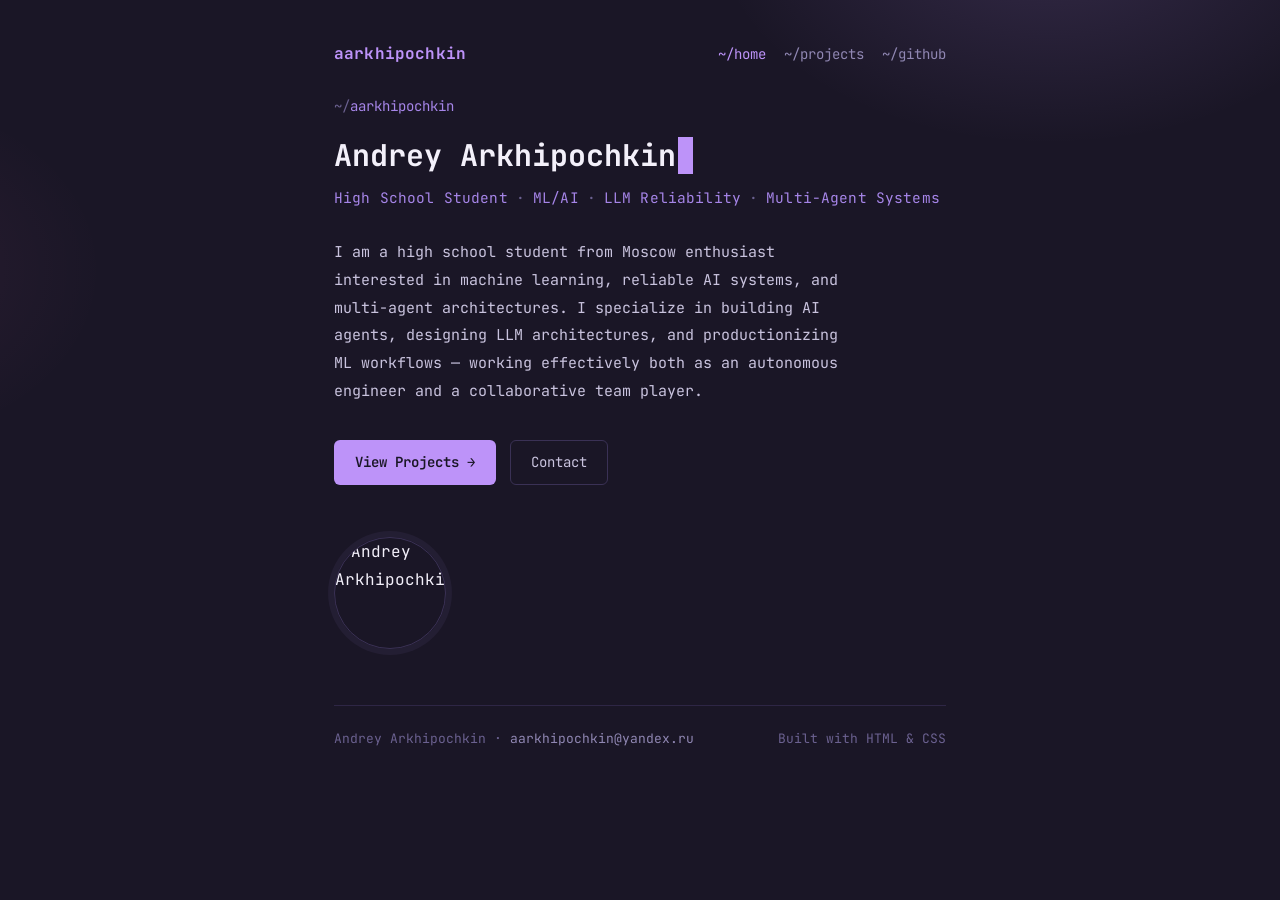
==== index.html @ 34a768a9 "Add files via upload" ====
<!DOCTYPE html>
<html lang="en">
<head>
<meta charset="UTF-8">
<meta name="viewport" content="width=device-width, initial-scale=1">
<title>Andrey Arkhipochkin</title>
<meta name="description" content="Andrey Arkhipochkin — high school student interested in machine learning, reliable AI systems, and multi-agent architectures.">
<link rel="icon" href="data:,">
<link rel="preconnect" href="https://fonts.googleapis.com">
<link rel="preconnect" href="https://fonts.gstatic.com" crossorigin>
<link href="https://fonts.googleapis.com/css2?family=JetBrains+Mono:wght@400;500;600;700&display=swap" rel="stylesheet">
<link rel="stylesheet" href="style.css">
</head>
<body>

<div class="wrap">

  <header class="site-header">
    <a class="logo" href="index.html">aarkhipochkin</a>
    <nav class="nav-links">
      <a href="index.html" class="active">~/home</a>
      <a href="projects.html">~/projects</a>
      <a href="https://github.com/Krist-Marrakesh" target="_blank" rel="noopener">~/github</a>
    </nav>
  </header>

  <main>
    <p class="crumb">~/<span class="seg-accent">aarkhipochkin</span></p>

    <h1>Andrey Arkhipochkin<span class="cursor">&nbsp;</span></h1>

    <p class="role-line">High School Student<span class="dot">·</span>ML/AI<span class="dot">·</span>LLM Reliability<span class="dot">·</span>Multi-Agent Systems</p>

    <p class="bio">
      I am a high school student from Moscow enthusiast interested in machine learning, reliable AI systems, and multi-agent architectures. I specialize in building AI agents, designing LLM architectures, and productionizing ML workflows — working effectively both as an autonomous engineer and a collaborative team player.
    </p>

    <div class="actions">
      <a class="btn btn-primary" href="projects.html">View Projects →</a>
      <a class="btn btn-ghost" href="mailto:aarkhipochkin@yandex.ru">Contact</a>
    </div>

    <div class="avatar-wrap">
      <img class="avatar" src="https://github.com/Krist-Marrakesh.png" alt="Andrey Arkhipochkin" loading="lazy">
    </div>
  </main>

  <footer>
    <span>Andrey Arkhipochkin · <a href="mailto:aarkhipochkin@yandex.ru">aarkhipochkin@yandex.ru</a></span>
    <span>Built with HTML &amp; CSS</span>
  </footer>

</div>

</body>
</html>
---- style.css ----
/* ============================================================
   aarkhipochkin.github.io — Dracula-purple, terminal-minimal
   ============================================================ */

:root {
  --bg:        #1a1626;
  --bg-soft:   #221c33;
  --card:      #251f3a;
  --border:    #3a3155;
  --border-soft: #2e2645;

  --text:      #f3f0fa;
  --text-dim:  #c9c3de;
  --muted:     #9087b3;
  --faint:     #6b6190;

  --purple:    #bd93f9;
  --purple-soft: #a685e8;
  --pink:      #ff79c6;
  --cyan:      #8be9fd;

  --mono: 'JetBrains Mono', 'Fira Code', ui-monospace, SFMono-Regular, Menlo, Consolas, monospace;

  --max-w: 660px;
  --radius: 6px;
}

* { box-sizing: border-box; }

html { scroll-behavior: smooth; }

body {
  margin: 0;
  background: var(--bg);
  background-image:
    radial-gradient(560px 360px at 82% -8%, rgba(189, 147, 249, 0.16), transparent 60%),
    radial-gradient(420px 320px at -10% 30%, rgba(255, 121, 198, 0.07), transparent 55%);
  background-repeat: no-repeat;
  color: var(--text);
  font-family: var(--mono);
  font-size: 16px;
  line-height: 1.7;
  -webkit-font-smoothing: antialiased;
  min-height: 100vh;
  display: flex;
  flex-direction: column;
}

::selection {
  background: var(--purple);
  color: var(--bg);
}

a {
  color: inherit;
  text-decoration: none;
}

a:focus-visible,
button:focus-visible {
  outline: 2px solid var(--purple);
  outline-offset: 3px;
  border-radius: 3px;
}

.wrap {
  width: 100%;
  max-width: var(--max-w);
  margin: 0 auto;
  padding: 0 24px;
  flex: 1;
  display: flex;
  flex-direction: column;
}

/* ---------- header / nav ---------- */

.site-header {
  display: flex;
  align-items: baseline;
  justify-content: space-between;
  flex-wrap: wrap;
  row-gap: 10px;
  padding: 40px 0 28px;
}

.site-header .logo {
  color: var(--purple);
  font-weight: 700;
  letter-spacing: 0.01em;
}

.site-header .logo:hover { color: var(--pink); }

.nav-links {
  display: flex;
  gap: 18px;
  font-size: 14px;
}

.nav-links a {
  color: var(--muted);
  transition: color 0.15s ease;
  white-space: nowrap;
}

.nav-links a:hover { color: var(--text); }

.nav-links a.active {
  color: var(--purple);
  position: relative;
}

/* ---------- breadcrumb ---------- */

.crumb {
  color: var(--faint);
  font-size: 14px;
  margin: 0 0 18px;
}

.crumb .seg-accent { color: var(--purple-soft); }

/* ---------- hero / home ---------- */

main { padding-bottom: 56px; }

h1 {
  font-size: 30px;
  font-weight: 700;
  line-height: 1.25;
  margin: 0 0 12px;
  color: var(--text);
}

.cursor {
  display: inline-block;
  width: 0.5em;
  margin-left: 2px;
  background: var(--purple);
  animation: blink 1.05s step-end infinite;
}

@keyframes blink {
  0%, 49% { opacity: 1; }
  50%, 100% { opacity: 0; }
}

.role-line {
  color: var(--purple-soft);
  font-size: 14.5px;
  letter-spacing: 0.01em;
  margin: 0 0 28px;
}

.role-line .dot { color: var(--faint); margin: 0 8px; }

.bio {
  color: var(--text-dim);
  font-size: 15px;
  line-height: 1.85;
  max-width: 58ch;
  margin: 0 0 34px;
}

.actions {
  display: flex;
  gap: 14px;
  flex-wrap: wrap;
  margin-bottom: 52px;
}

.btn {
  display: inline-flex;
  align-items: center;
  gap: 6px;
  padding: 10px 20px;
  font-family: var(--mono);
  font-size: 14px;
  border-radius: var(--radius);
  border: 1px solid transparent;
  transition: border-color 0.15s ease, background 0.15s ease, color 0.15s ease, transform 0.1s ease;
}

.btn:active { transform: translateY(1px); }

.btn-primary {
  background: var(--purple);
  color: #1a1626;
  font-weight: 600;
}

.btn-primary:hover { background: var(--pink); }

.btn-ghost {
  border-color: var(--border);
  color: var(--text-dim);
}

.btn-ghost:hover {
  border-color: var(--purple-soft);
  color: var(--text);
}

.avatar-wrap {
  display: flex;
  justify-content: flex-start;
}

.avatar {
  width: 112px;
  height: 112px;
  border-radius: 50%;
  object-fit: cover;
  border: 1px solid var(--border);
  box-shadow: 0 0 0 6px rgba(189, 147, 249, 0.06);
}

/* ---------- projects list ---------- */

.intro-line {
  color: var(--muted);
  font-size: 14px;
  margin: 0 0 36px;
}

.project-list {
  display: flex;
  flex-direction: column;
}

.project-row {
  display: block;
  padding: 22px 0;
  border-top: 1px solid var(--border-soft);
}

.project-row:last-child { padding-bottom: 4px; }

.project-title {
  display: flex;
  align-items: baseline;
  justify-content: space-between;
  gap: 12px;
  margin: 0 0 8px;
}

.project-title a {
  color: var(--text);
  font-size: 16.5px;
  font-weight: 600;
  transition: color 0.15s ease;
}

.project-title a:hover { color: var(--purple); }

.project-arrow {
  color: var(--faint);
  font-size: 14px;
  transition: color 0.15s ease, transform 0.15s ease;
}

.project-row:hover .project-arrow {
  color: var(--pink);
  transform: translate(2px, -2px);
}

.project-desc {
  color: var(--text-dim);
  font-size: 14.5px;
  line-height: 1.75;
  margin: 0 0 12px;
  max-width: 60ch;
}

.tags {
  display: flex;
  flex-wrap: wrap;
  gap: 8px;
}

.tag {
  font-size: 12px;
  color: var(--purple-soft);
  border: 1px solid var(--border);
  border-radius: 4px;
  padding: 3px 9px;
  background: var(--bg-soft);
}

/* ---------- footer ---------- */

footer {
  border-top: 1px solid var(--border-soft);
  padding: 22px 0 36px;
  display: flex;
  justify-content: space-between;
  flex-wrap: wrap;
  row-gap: 8px;
  font-size: 13px;
  color: var(--faint);
}

footer a { color: var(--muted); }
footer a:hover { color: var(--purple); }

/* ---------- responsive ---------- */

@media (max-width: 540px) {
  .wrap { padding: 0 18px; }
  h1 { font-size: 25px; }
  .avatar { width: 92px; height: 92px; }
  .site-header { padding: 28px 0 22px; }
  .project-title { flex-direction: column; gap: 2px; }
}

@media (prefers-reduced-motion: reduce) {
  .cursor { animation: none; opacity: 1; }
  html { scroll-behavior: auto; }
}
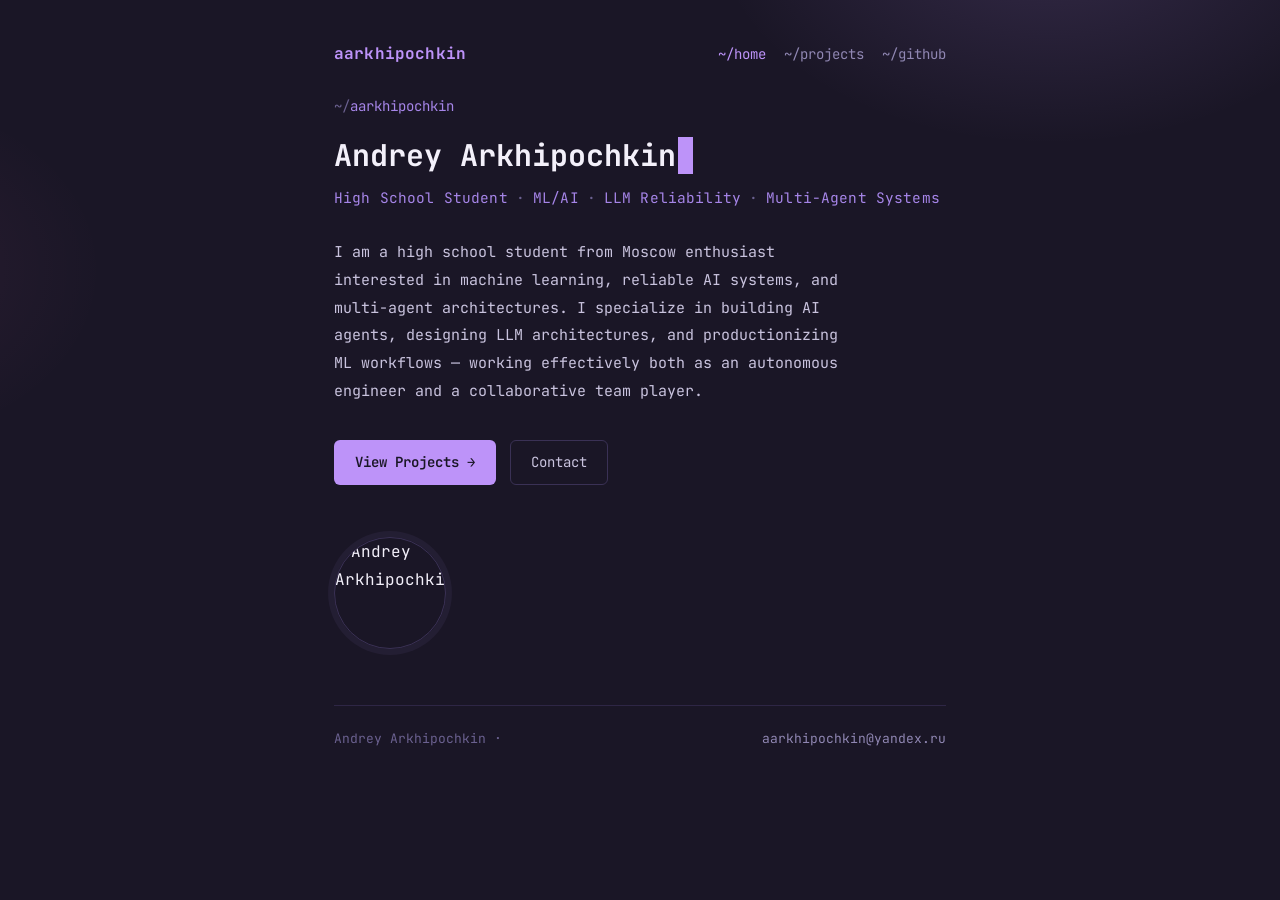
==== commit 9cbc3be8: "Remove unnecessary span tags from footer" ====
--- a/index.html
+++ b/index.html
@@ -46,8 +46,7 @@
   </main>
 
   <footer>
-    <span>Andrey Arkhipochkin · <a href="mailto:aarkhipochkin@yandex.ru">aarkhipochkin@yandex.ru</a></span>
-    <span>Built with HTML &amp; CSS</span>
+    Andrey Arkhipochkin · <a href="mailto:aarkhipochkin@yandex.ru">aarkhipochkin@yandex.ru</a>
   </footer>
 
 </div>
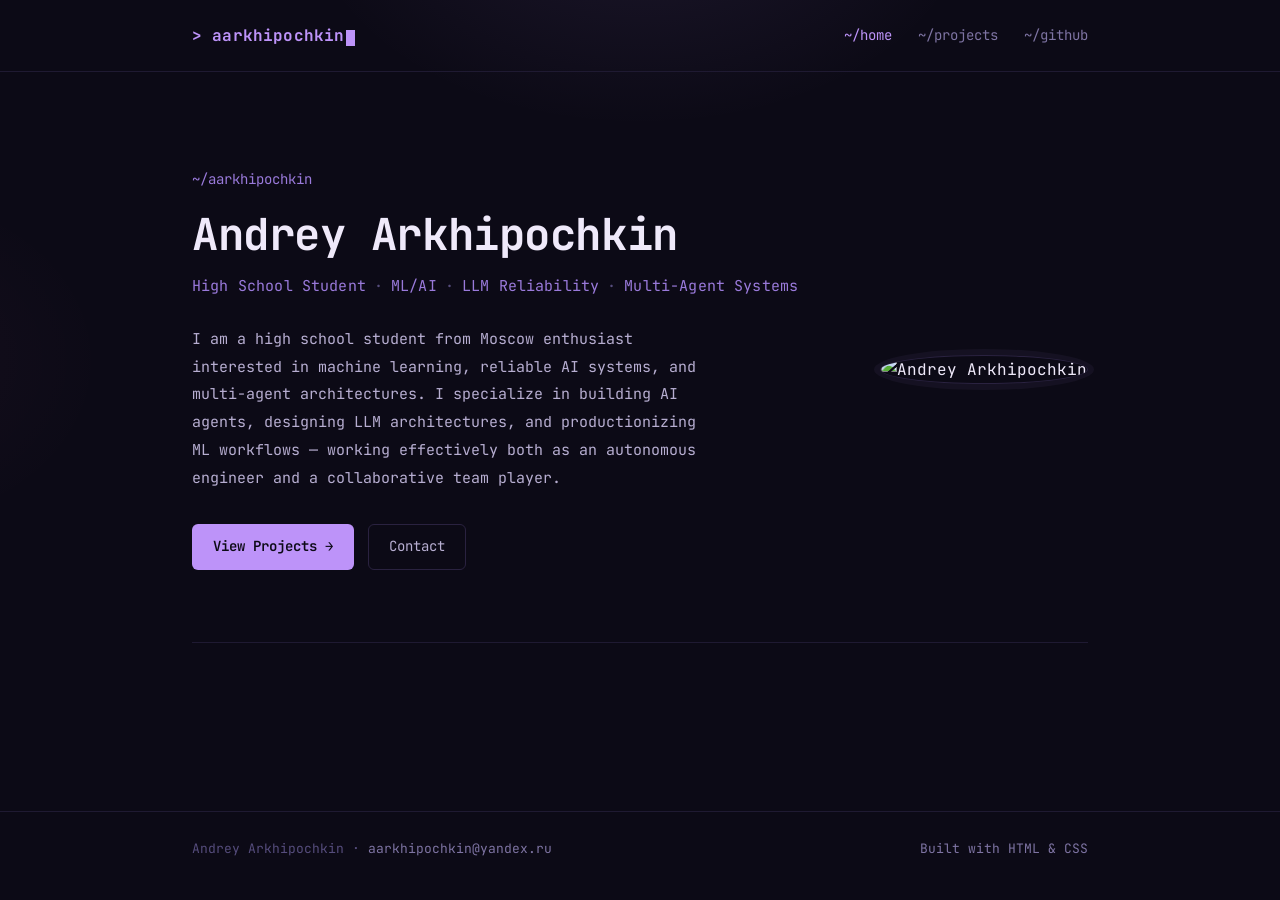
==== commit bcfd2a9f: "Rework layout to wide left-aligned style (papayiv-like), keep Dracula-purple theme Co-Authored-By: C" ====
--- a/index.html
+++ b/index.html
@@ -13,43 +13,50 @@
 </head>
 <body>
 
-<div class="wrap">
-
-  <header class="site-header">
-    <a class="logo" href="index.html">aarkhipochkin</a>
+<header class="site-header">
+  <div class="header-inner">
+    <a class="logo" href="index.html">&gt;&nbsp;aarkhipochkin<span class="cursor">&nbsp;</span></a>
     <nav class="nav-links">
       <a href="index.html" class="active">~/home</a>
       <a href="projects.html">~/projects</a>
       <a href="https://github.com/Krist-Marrakesh" target="_blank" rel="noopener">~/github</a>
     </nav>
-  </header>
+  </div>
+</header>
 
-  <main>
-    <p class="crumb">~/<span class="seg-accent">aarkhipochkin</span></p>
+<main class="wrap">
+  <section class="hero">
+    <div class="hero-text">
+      <p class="crumb">~/<span class="seg-accent">aarkhipochkin</span></p>
 
-    <h1>Andrey Arkhipochkin<span class="cursor">&nbsp;</span></h1>
+      <h1>Andrey Arkhipochkin</h1>
 
-    <p class="role-line">High School Student<span class="dot">·</span>ML/AI<span class="dot">·</span>LLM Reliability<span class="dot">·</span>Multi-Agent Systems</p>
+      <p class="role-line">High School Student<span class="dot">·</span>ML/AI<span class="dot">·</span>LLM Reliability<span class="dot">·</span>Multi-Agent Systems</p>
 
-    <p class="bio">
-      I am a high school student from Moscow enthusiast interested in machine learning, reliable AI systems, and multi-agent architectures. I specialize in building AI agents, designing LLM architectures, and productionizing ML workflows — working effectively both as an autonomous engineer and a collaborative team player.
-    </p>
+      <p class="bio">
+        I am a high school student from Moscow enthusiast interested in machine learning, reliable AI systems, and multi-agent architectures. I specialize in building AI agents, designing LLM architectures, and productionizing ML workflows — working effectively both as an autonomous engineer and a collaborative team player.
+      </p>
 
-    <div class="actions">
-      <a class="btn btn-primary" href="projects.html">View Projects →</a>
-      <a class="btn btn-ghost" href="mailto:aarkhipochkin@yandex.ru">Contact</a>
+      <div class="actions">
+        <a class="btn btn-primary" href="projects.html">View Projects →</a>
+        <a class="btn btn-ghost" href="mailto:aarkhipochkin@yandex.ru">Contact</a>
+      </div>
     </div>
 
-    <div class="avatar-wrap">
+    <div class="hero-avatar">
       <img class="avatar" src="https://github.com/Krist-Marrakesh.png" alt="Andrey Arkhipochkin" loading="lazy">
     </div>
-  </main>
+  </section>
 
-  <footer>
-    Andrey Arkhipochkin · <a href="mailto:aarkhipochkin@yandex.ru">aarkhipochkin@yandex.ru</a>
-  </footer>
+  <hr class="divider">
+</main>
 
-</div>
+<footer>
+  <div class="footer-inner">
+    <span>Andrey Arkhipochkin · <a href="mailto:aarkhipochkin@yandex.ru">aarkhipochkin@yandex.ru</a></span>
+    <span class="footer-right">Built with HTML &amp; CSS</span>
+  </div>
+</footer>
 
 </body>
 </html>
--- a/style.css
+++ b/style.css
@@ -3,25 +3,25 @@
    ============================================================ */
 
 :root {
-  --bg:        #1a1626;
-  --bg-soft:   #221c33;
-  --card:      #251f3a;
-  --border:    #3a3155;
-  --border-soft: #2e2645;
-
-  --text:      #f3f0fa;
-  --text-dim:  #c9c3de;
-  --muted:     #9087b3;
-  --faint:     #6b6190;
+  --bg:        #0c0a16;
+  --bg-soft:   #14111f;
+  --card:      #181428;
+  --border:    #2a2240;
+  --border-soft: #1f1a32;
+
+  --text:      #efe9fa;
+  --text-dim:  #b7aed1;
+  --muted:     #7e74a3;
+  --faint:     #564d7d;
 
   --purple:    #bd93f9;
-  --purple-soft: #a685e8;
+  --purple-soft: #9a7adb;
   --pink:      #ff79c6;
   --cyan:      #8be9fd;
 
   --mono: 'JetBrains Mono', 'Fira Code', ui-monospace, SFMono-Regular, Menlo, Consolas, monospace;
 
-  --max-w: 660px;
+  --max-w: 960px;
   --radius: 6px;
 }
 
@@ -33,8 +33,8 @@
   margin: 0;
   background: var(--bg);
   background-image:
-    radial-gradient(560px 360px at 82% -8%, rgba(189, 147, 249, 0.16), transparent 60%),
-    radial-gradient(420px 320px at -10% 30%, rgba(255, 121, 198, 0.07), transparent 55%);
+    radial-gradient(560px 360px at 50% -10%, rgba(189, 147, 249, 0.09), transparent 60%),
+    radial-gradient(420px 320px at -10% 40%, rgba(255, 121, 198, 0.04), transparent 55%);
   background-repeat: no-repeat;
   color: var(--text);
   font-family: var(--mono);
@@ -63,79 +63,94 @@
   border-radius: 3px;
 }
 
+/* ---------- header / nav ---------- */
+
+.site-header {
+  width: 100%;
+  border-bottom: 1px solid var(--border-soft);
+}
+
+.header-inner {
+  max-width: var(--max-w);
+  margin: 0 auto;
+  padding: 22px 32px;
+  display: flex;
+  align-items: center;
+  justify-content: space-between;
+  gap: 18px;
+}
+
+.logo {
+  color: var(--purple);
+  font-weight: 700;
+  letter-spacing: 0.01em;
+  white-space: nowrap;
+}
+
+.logo:hover { color: var(--pink); }
+
+.nav-links {
+  display: flex;
+  gap: 26px;
+  font-size: 14px;
+}
+
+.nav-links a {
+  color: var(--muted);
+  transition: color 0.15s ease;
+  white-space: nowrap;
+}
+
+.nav-links a:hover { color: var(--text); }
+
+.nav-links a.active { color: var(--purple); }
+
+/* ---------- main content shell ---------- */
+
 .wrap {
   width: 100%;
   max-width: var(--max-w);
   margin: 0 auto;
-  padding: 0 24px;
+  padding: 0 32px;
   flex: 1;
-  display: flex;
-  flex-direction: column;
-}
-
-/* ---------- header / nav ---------- */
-
-.site-header {
-  display: flex;
-  align-items: baseline;
+}
+
+/* ---------- hero / home ---------- */
+
+.hero {
+  display: flex;
+  align-items: center;
   justify-content: space-between;
-  flex-wrap: wrap;
-  row-gap: 10px;
-  padding: 40px 0 28px;
-}
-
-.site-header .logo {
-  color: var(--purple);
+  gap: 56px;
+  padding: 96px 0 0;
+}
+
+.hero-text { flex: 1; min-width: 0; }
+
+.hero-avatar { flex-shrink: 0; }
+
+.crumb {
+  color: var(--purple-soft);
+  font-size: 14px;
+  margin: 0 0 18px;
+}
+
+.crumb .seg-accent { color: var(--purple-soft); }
+
+h1 {
+  font-size: 44px;
   font-weight: 700;
-  letter-spacing: 0.01em;
-}
-
-.site-header .logo:hover { color: var(--pink); }
-
-.nav-links {
-  display: flex;
-  gap: 18px;
-  font-size: 14px;
-}
-
-.nav-links a {
-  color: var(--muted);
-  transition: color 0.15s ease;
-  white-space: nowrap;
-}
-
-.nav-links a:hover { color: var(--text); }
-
-.nav-links a.active {
-  color: var(--purple);
-  position: relative;
-}
-
-/* ---------- breadcrumb ---------- */
-
-.crumb {
-  color: var(--faint);
-  font-size: 14px;
-  margin: 0 0 18px;
-}
-
-.crumb .seg-accent { color: var(--purple-soft); }
-
-/* ---------- hero / home ---------- */
-
-main { padding-bottom: 56px; }
-
-h1 {
-  font-size: 30px;
-  font-weight: 700;
-  line-height: 1.25;
-  margin: 0 0 12px;
+  line-height: 1.1;
+  margin: 0 0 16px;
   color: var(--text);
+  letter-spacing: -0.01em;
 }
 
 .cursor {
   display: inline-block;
-  width: 0.5em;
+  width: 0.55em;
+  height: 1em;
+  vertical-align: text-bottom;
   margin-left: 2px;
   background: var(--purple);
   animation: blink 1.05s step-end infinite;
@@ -148,9 +163,9 @@
 
 .role-line {
   color: var(--purple-soft);
-  font-size: 14.5px;
+  font-size: 15px;
   letter-spacing: 0.01em;
-  margin: 0 0 28px;
+  margin: 0 0 26px;
 }
 
 .role-line .dot { color: var(--faint); margin: 0 8px; }
@@ -159,15 +174,14 @@
   color: var(--text-dim);
   font-size: 15px;
   line-height: 1.85;
-  max-width: 58ch;
-  margin: 0 0 34px;
+  max-width: 56ch;
+  margin: 0 0 32px;
 }
 
 .actions {
   display: flex;
   gap: 14px;
   flex-wrap: wrap;
-  margin-bottom: 52px;
 }
 
 .btn {
@@ -186,7 +200,7 @@
 
 .btn-primary {
   background: var(--purple);
-  color: #1a1626;
+  color: var(--bg);
   font-weight: 600;
 }
 
@@ -202,40 +216,46 @@
   color: var(--text);
 }
 
-.avatar-wrap {
-  display: flex;
-  justify-content: flex-start;
-}
-
 .avatar {
-  width: 112px;
-  height: 112px;
+  width: 156px;
+  height: 156px;
   border-radius: 50%;
   object-fit: cover;
   border: 1px solid var(--border);
-  box-shadow: 0 0 0 6px rgba(189, 147, 249, 0.06);
+  box-shadow: 0 0 0 6px rgba(189, 147, 249, 0.05);
+}
+
+.divider {
+  border: 0;
+  border-top: 1px solid var(--border-soft);
+  margin: 72px 0 0;
 }
 
 /* ---------- projects list ---------- */
+
+main.wrap > .crumb { padding-top: 96px; }
 
 .intro-line {
   color: var(--muted);
   font-size: 14px;
-  margin: 0 0 36px;
-}
+  margin: 0 0 40px;
+}
+
+h1 + .intro-line { margin-top: -4px; }
 
 .project-list {
   display: flex;
   flex-direction: column;
+  padding-bottom: 24px;
 }
 
 .project-row {
   display: block;
-  padding: 22px 0;
+  padding: 24px 0;
   border-top: 1px solid var(--border-soft);
 }
 
-.project-row:last-child { padding-bottom: 4px; }
+.project-row:first-child { border-top: 0; }
 
 .project-title {
   display: flex;
@@ -245,14 +265,14 @@
   margin: 0 0 8px;
 }
 
-.project-title a {
+.project-title span:first-child {
   color: var(--text);
   font-size: 16.5px;
   font-weight: 600;
   transition: color 0.15s ease;
 }
 
-.project-title a:hover { color: var(--purple); }
+.project-row:hover .project-title span:first-child { color: var(--purple); }
 
 .project-arrow {
   color: var(--faint);
@@ -270,7 +290,7 @@
   font-size: 14.5px;
   line-height: 1.75;
   margin: 0 0 12px;
-  max-width: 60ch;
+  max-width: 72ch;
 }
 
 .tags {
@@ -291,26 +311,45 @@
 /* ---------- footer ---------- */
 
 footer {
+  width: 100%;
   border-top: 1px solid var(--border-soft);
-  padding: 22px 0 36px;
-  display: flex;
+}
+
+.footer-inner {
+  max-width: var(--max-w);
+  margin: 0 auto;
+  padding: 26px 32px 40px;
+  display: flex;
+  align-items: center;
   justify-content: space-between;
-  flex-wrap: wrap;
-  row-gap: 8px;
+  gap: 14px;
   font-size: 13px;
   color: var(--faint);
 }
 
-footer a { color: var(--muted); }
-footer a:hover { color: var(--purple); }
+.footer-inner a { color: var(--muted); }
+.footer-inner a:hover { color: var(--purple); }
+.footer-right { color: var(--muted); }
 
 /* ---------- responsive ---------- */
 
+@media (max-width: 720px) {
+  .hero {
+    flex-direction: column-reverse;
+    align-items: flex-start;
+    gap: 32px;
+    padding-top: 56px;
+  }
+  h1 { font-size: 34px; }
+  .avatar { width: 120px; height: 120px; }
+  main.wrap > .crumb { padding-top: 56px; }
+}
+
 @media (max-width: 540px) {
-  .wrap { padding: 0 18px; }
-  h1 { font-size: 25px; }
-  .avatar { width: 92px; height: 92px; }
-  .site-header { padding: 28px 0 22px; }
+  .header-inner { padding: 18px 20px; flex-direction: column; gap: 12px; align-items: flex-start; }
+  .wrap { padding: 0 20px; }
+  .footer-inner { padding: 22px 20px 32px; flex-direction: column; align-items: flex-start; gap: 6px; }
+  h1 { font-size: 28px; }
   .project-title { flex-direction: column; gap: 2px; }
 }
 
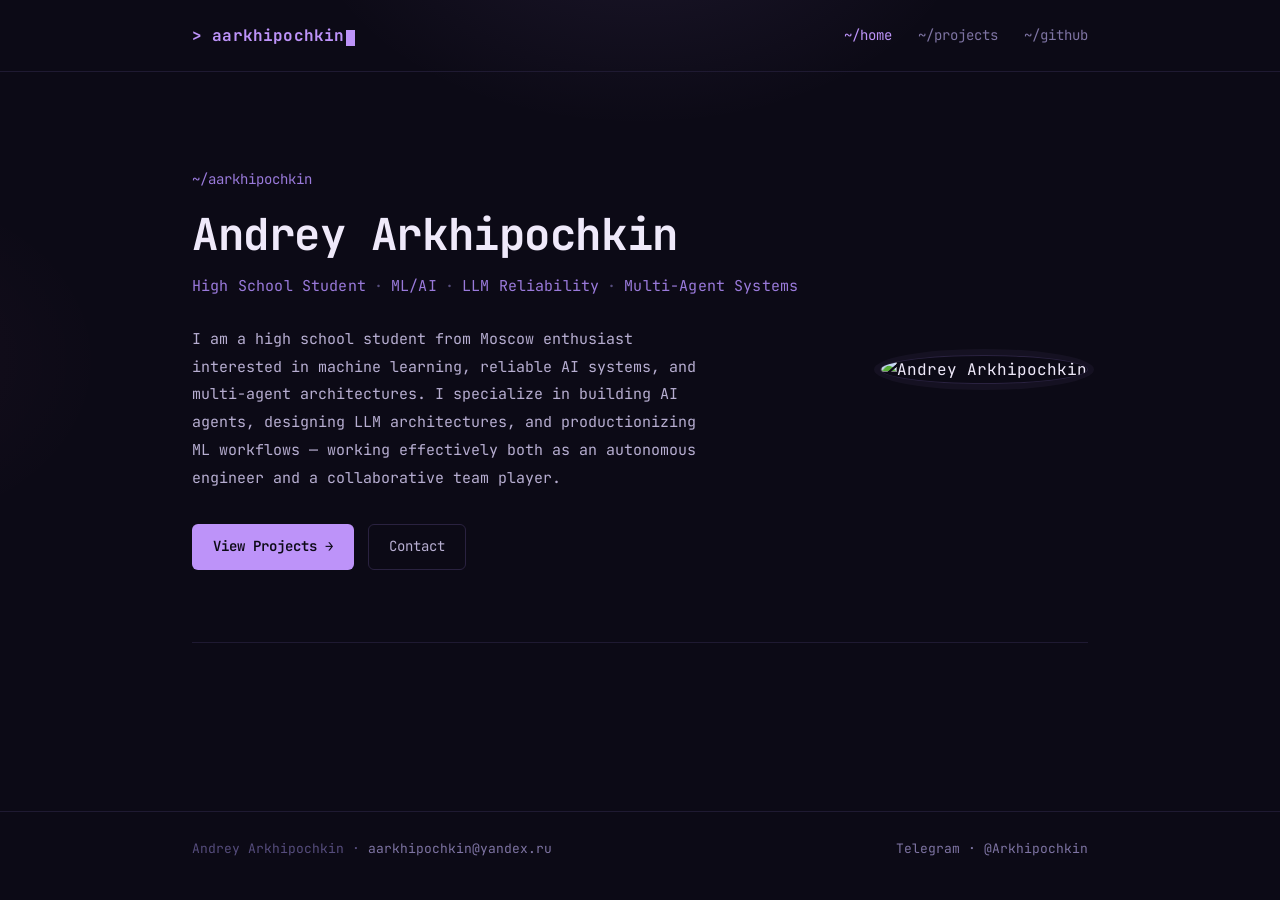
==== commit 1035a89e: "Footer: replace 'Built with HTML & CSS' with Telegram @Arkhipochkin Co-Authored-By: Claude Opus 4.8 " ====
--- a/index.html
+++ b/index.html
@@ -54,7 +54,7 @@
 <footer>
   <div class="footer-inner">
     <span>Andrey Arkhipochkin · <a href="mailto:aarkhipochkin@yandex.ru">aarkhipochkin@yandex.ru</a></span>
-    <span class="footer-right">Built with HTML &amp; CSS</span>
+    <span class="footer-right"><a href="https://t.me/Arkhipochkin" target="_blank" rel="noopener">Telegram · @Arkhipochkin</a></span>
   </div>
 </footer>
 
